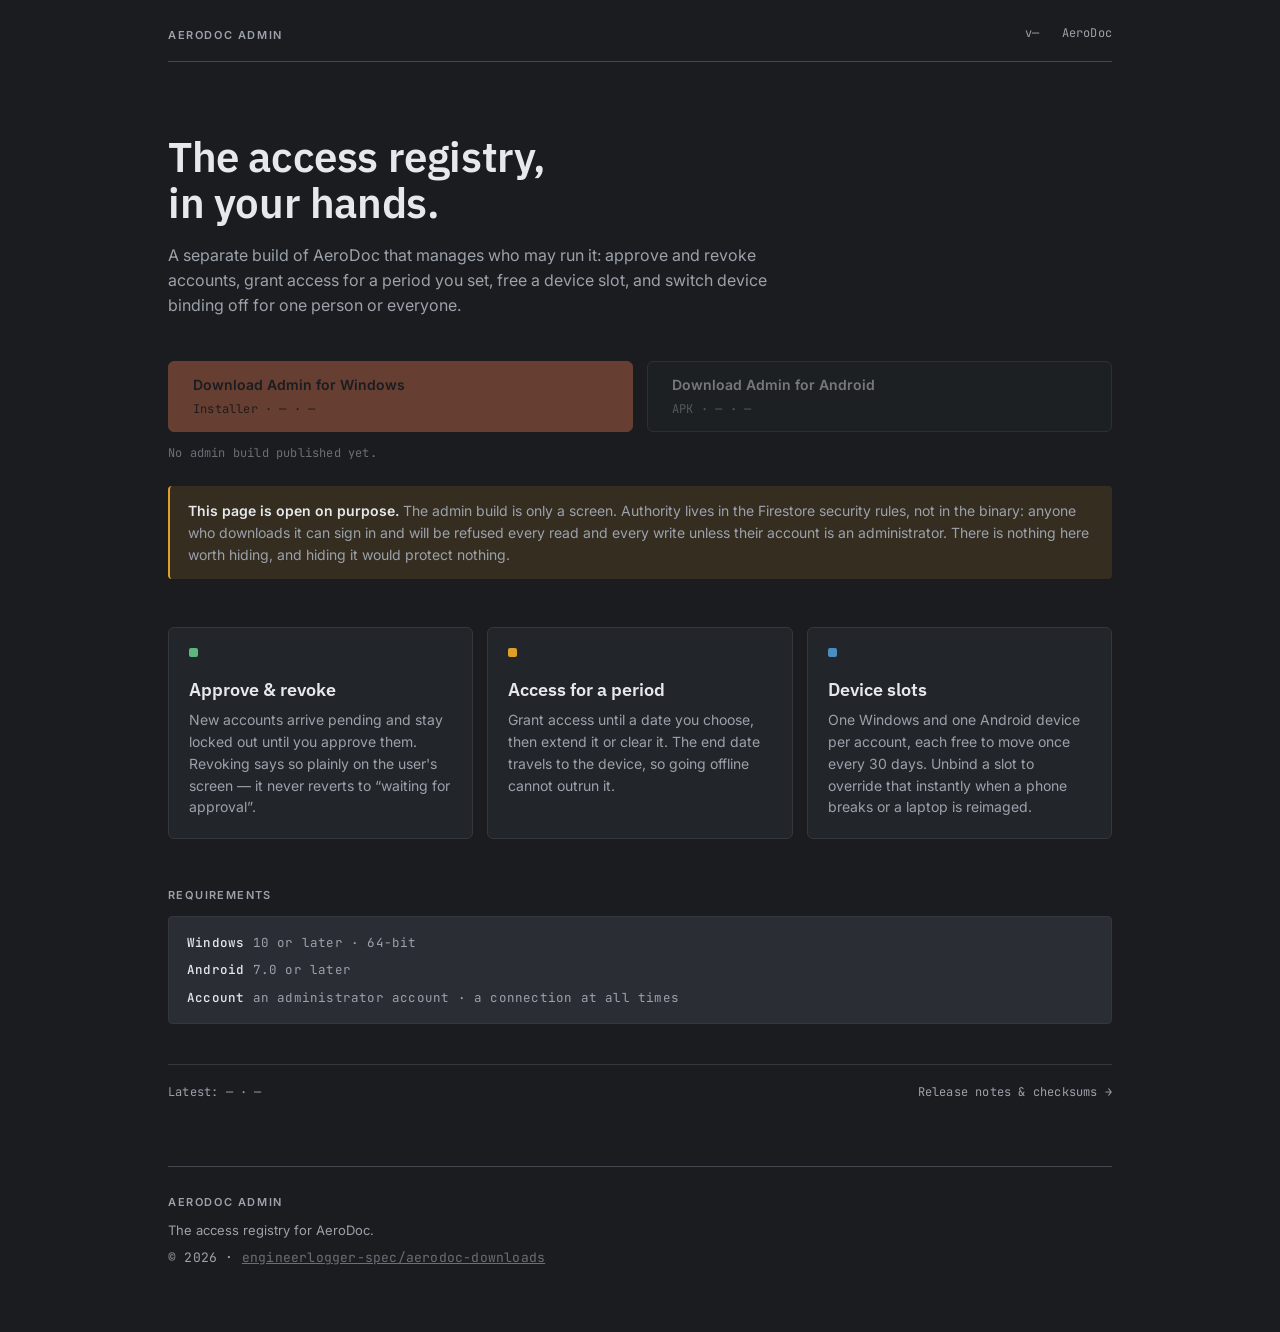
==== debug/index.html @ fde9269f "pages: a debug channel for each app debug/ and admin/debug/, each with its own catalog. Built from t" ====
<!DOCTYPE html>
<html lang="en" data-os="unknown">
<head>
  <meta charset="UTF-8" />
  <meta name="viewport" content="width=device-width, initial-scale=1.0" />
  <title>AeroDoc (debug) — test builds</title>
  <meta name="description" content="Test builds of AeroDoc. Not for use on the line — install the release build instead." />
  <meta property="og:title" content="AeroDoc (debug)" />
  <meta property="og:description" content="Test builds of AeroDoc. Not for use on the line — install the release build instead." />
  <meta property="og:type" content="website" />
  <link rel="preconnect" href="https://fonts.googleapis.com" />
  <link rel="preconnect" href="https://fonts.gstatic.com" crossorigin />
  <link href="https://fonts.googleapis.com/css2?family=IBM+Plex+Sans:wght@500;600&family=Inter:wght@400;500;600&family=JetBrains+Mono:wght@500&display=swap" rel="stylesheet" />
  <link rel="stylesheet" href="../styles.css" />
  <style>
    /* The user channel has always had something to download, so the shared
       stylesheet never needed a dead-button state. The admin channel starts
       with nothing published. */
    .dl.disabled {
      opacity: 0.45;
      pointer-events: none;
      cursor: default;
    }
  </style>
  <meta name="robots" content="noindex" />
</head>
<body>
  <div class="wrap">
    <!-- ── Header ─────────────────────────────────────────── -->
    <header class="topbar">
      <div class="wordmark">
        <span class="eyebrow">AERODOC ADMIN</span>
      </div>
      <nav class="topnav">
        <a id="navVersion" class="mono" href="https://github.com/engineerlogger-spec/aerodoc-downloads/releases">v—</a>
        <a class="mono" href="../">AeroDoc</a>
      </nav>
    </header>

    <!-- ── Hero ───────────────────────────────────────────── -->
    <section class="hero">
      <h1>The access registry,<br />in your hands.</h1>
      <p class="sub">A separate build of AeroDoc that manages who may run it:
        approve and revoke accounts, grant access for a period you set, free a
        device slot, and switch device binding off for one person or everyone.</p>
    </section>

    <!-- ── Download row ───────────────────────────────────── -->
    <section class="downloads" id="downloads">
      <a class="dl dl-windows" id="dlWindows"
         href="https://github.com/engineerlogger-spec/aerodoc-downloads/releases">
        <span class="dl-os">Download Admin for Windows</span>
        <span class="dl-meta mono">Installer · <span data-fill="version">—</span> · <span data-fill="winSize">—</span></span>
      </a>
      <a class="dl dl-android" id="dlAndroid"
         href="https://github.com/engineerlogger-spec/aerodoc-downloads/releases">
        <span class="dl-os">Download Admin for Android</span>
        <span class="dl-meta mono">APK · <span data-fill="version">—</span> · <span data-fill="apkSize">—</span></span>
      </a>
    </section>

    <!-- ── What this page is, and is not ──────────────────── -->
    <aside class="callout">
      <p><strong>This page is open on purpose.</strong> The admin build is only
        a screen. Authority lives in the Firestore security rules, not in the
        binary: anyone who downloads it can sign in and will be refused every
        read and every write unless their account is an administrator. There is
        nothing here worth hiding, and hiding it would protect nothing.</p>
    </aside>

    <!-- ── What it controls ───────────────────────────────── -->
    <section class="cards">
      <article class="card">
        <span class="dot" style="--dot:#5FB57A"></span>
        <h3>Approve &amp; revoke</h3>
        <p>New accounts arrive pending and stay locked out until you approve
          them. Revoking says so plainly on the user's screen — it never
          reverts to “waiting for approval”.</p>
      </article>
      <article class="card">
        <span class="dot" style="--dot:#E0A028"></span>
        <h3>Access for a period</h3>
        <p>Grant access until a date you choose, then extend it or clear it.
          The end date travels to the device, so going offline cannot outrun
          it.</p>
      </article>
      <article class="card">
        <span class="dot" style="--dot:#4A8EC0"></span>
        <h3>Device slots</h3>
        <p>One Windows and one Android device per account, each free to move
          once every 30 days. Unbind a slot to override that instantly when a
          phone breaks or a laptop is reimaged.</p>
      </article>
    </section>

    <!-- ── System requirements ────────────────────────────── -->
    <section class="sysreq">
      <h2 class="label">REQUIREMENTS</h2>
      <div class="reqgrid mono">
        <div><span class="req-os">Windows</span> 10 or later · 64-bit</div>
        <div><span class="req-os">Android</span> 7.0 or later</div>
        <div><span class="req-os">Account</span> an administrator account · a connection at all times</div>
      </div>
    </section>

    <!-- ── Version strip ──────────────────────────────────── -->
    <section class="verstrip">
      <span class="mono">Latest: <span data-fill="version">—</span> · <span data-fill="date">—</span></span>
      <a class="mono" href="https://github.com/engineerlogger-spec/aerodoc-downloads/releases">Release notes &amp; checksums →</a>
    </section>

    <!-- ── Footer ─────────────────────────────────────────── -->
    <footer class="foot">
      <span class="eyebrow">AERODOC ADMIN</span>
      <p>The access registry for AeroDoc.</p>
      <p class="muted mono">© 2026 · <a href="https://github.com/engineerlogger-spec/aerodoc-downloads" rel="noopener">engineerlogger-spec/aerodoc-downloads</a></p>
    </footer>
  </div>

  <script>
    // The admin channel has its own catalog, so publishing an admin build
    // never touches the user channel's latest.json — and an admin release
    // cannot offer itself to users as an app update.
    //
    // Until the first one is published this page says so, rather than
    // handing out links to release assets that do not exist.
    (async () => {
      const fill = (key, value) => {
        document.querySelectorAll(`[data-fill="${key}"]`)
          .forEach((el) => { el.textContent = value; });
      };
      const mb = (bytes) => `${(bytes / 1048576).toFixed(1)} MB`;

      const unpublished = (note) => {
        document.querySelectorAll('.dl').forEach((el) => {
          el.classList.add('disabled');
          el.setAttribute('aria-disabled', 'true');
          el.removeAttribute('href');
        });
        const section = document.getElementById('downloads');
        const p = document.createElement('p');
        p.className = 'muted mono';
        p.textContent = note;
        section.after(p);
      };

      try {
        const res = await fetch('latest.json', { cache: 'no-store' });
        if (!res.ok) throw new Error(res.status);
        const data = await res.json();

        if (!data.published) {
          unpublished('No admin build published yet.');
          return;
        }

        fill('version', `${data.version} (${data.build})`);
        fill('date', data.date ?? '—');
        document.getElementById('navVersion').textContent = `v${data.version}`;

        if (data.windows) {
          document.getElementById('dlWindows').href = data.windows.url;
          fill('winSize', mb(data.windows.size));
        }
        if (data.android) {
          document.getElementById('dlAndroid').href = data.android.url;
          fill('apkSize', mb(data.android.size));
        }
      } catch (error) {
        unpublished('Could not read the admin catalog.');
      }
    })();
  </script>
</body>
</html>
---- styles.css ----
/* AeroDoc landing page — the app's identity rendered in HTML.
   Dark, thin-bordered, no gradients/shadows. Tokens mirror
   apps/aerodoc_flutter/lib/design/ad_tokens.dart (dark palette). */

:root {
  --bg-deep: #1A1C1F;
  --bg-panel: #22252A;
  --bg-raised: #2A2E34;
  --hover: #33373E;
  --fg: #E6E8EC;
  --fg-2: #9CA1AB;
  --fg-muted: #6A6F78;
  --line-soft: #33373E;
  --line-hard: #444851;
  --accent: #C46A4A;
  --accent-soft: #C46A4A29;
  --caution: #E0A028;
  --caution-wash: #E0A02821;

  --sans: 'Inter', system-ui, -apple-system, Segoe UI, Roboto, sans-serif;
  --display: 'IBM Plex Sans', var(--sans);
  --mono: 'JetBrains Mono', ui-monospace, SFMono-Regular, Menlo, monospace;
  --maxw: 1040px;
}

* { box-sizing: border-box; }

html { -webkit-text-size-adjust: 100%; }

body {
  margin: 0;
  background: var(--bg-deep);
  color: var(--fg);
  font-family: var(--sans);
  font-size: 15px;
  line-height: 1.55;
  -webkit-font-smoothing: antialiased;
  text-rendering: optimizeLegibility;
}

.wrap {
  max-width: var(--maxw);
  margin: 0 auto;
  padding: 0 48px 64px;
}

a { color: inherit; }
.mono { font-family: var(--mono); font-size: 12px; letter-spacing: 0.2px; }
.muted { color: var(--fg-muted); }

.eyebrow {
  font-family: var(--sans);
  font-weight: 600;
  font-size: 11px;
  letter-spacing: 1.6px;
  text-transform: uppercase;
  color: var(--fg-2);
}

/* ── Header ─────────────────────────────────────────────── */
.topbar {
  display: flex;
  align-items: center;
  justify-content: space-between;
  padding: 22px 0 16px;
  border-bottom: 1px solid var(--line-hard);
}
.topnav { display: flex; gap: 22px; }
.topnav a {
  text-decoration: none;
  color: var(--fg-2);
  transition: color 0.15s ease;
}
.topnav a:hover { color: var(--fg); }

/* ── Hero ───────────────────────────────────────────────── */
.hero { padding: 72px 0 8px; }
.hero h1 {
  font-family: var(--display);
  font-weight: 600;
  font-size: 42px;
  line-height: 1.08;
  letter-spacing: -0.4px;
  margin: 0 0 18px;
  color: var(--fg);
}
.hero .sub {
  max-width: 620px;
  margin: 0;
  font-size: 16px;
  color: var(--fg-2);
}

/* ── Download row ───────────────────────────────────────── */
.downloads {
  display: flex;
  gap: 14px;
  margin: 36px 0 0;
}
.dl {
  flex: 1 1 0;
  min-height: 64px;
  display: flex;
  flex-direction: column;
  justify-content: center;
  gap: 4px;
  padding: 12px 24px;
  border-radius: 6px;
  text-decoration: none;
  border: 1px solid var(--line-hard);
  background: var(--bg-panel);
  color: var(--fg);
  transition: background 0.15s ease, border-color 0.15s ease, transform 0.05s ease;
}
.dl:hover { background: var(--hover); }
.dl:active { transform: translateY(1px); }
.dl-os { font-weight: 600; font-size: 14px; }
.dl-meta { color: var(--fg-2); }

/* Primary (accent) button — the OS we think you're on. */
.dl.primary {
  background: var(--accent);
  border-color: var(--accent);
  color: #1A1C1F;
}
.dl.primary .dl-meta { color: #2A1A12; }
.dl.primary:hover { background: #B65F40; border-color: #B65F40; }
.dl:focus-visible { outline: 2px solid var(--accent); outline-offset: 2px; }

/* OS detection: default + Windows -> Windows primary; Android -> Android
   primary AND moved first. JS sets <html data-os>. */
[data-os="android"] .downloads { flex-direction: row; }
[data-os="android"] .dl-android { order: 0; }
[data-os="android"] .dl-windows { order: 1; }
[data-os="unknown"] .dl-windows,
[data-os="windows"] .dl-windows { background: var(--accent); border-color: var(--accent); color: #1A1C1F; }
[data-os="unknown"] .dl-windows .dl-meta,
[data-os="windows"] .dl-windows .dl-meta { color: #2A1A12; }
[data-os="unknown"] .dl-windows:hover,
[data-os="windows"] .dl-windows:hover { background: #B65F40; border-color: #B65F40; }
[data-os="android"] .dl-android { background: var(--accent); border-color: var(--accent); color: #1A1C1F; }
[data-os="android"] .dl-android .dl-meta { color: #2A1A12; }
[data-os="android"] .dl-android:hover { background: #B65F40; border-color: #B65F40; }

/* ── Caution callout ────────────────────────────────────── */
.callout {
  margin: 24px 0 0;
  padding: 14px 18px;
  background: var(--caution-wash);
  border-left: 2px solid var(--caution);
  border-radius: 4px;
}
.callout p { margin: 0; font-size: 14px; color: var(--fg-2); }
.callout strong { color: var(--fg); font-weight: 600; }
.callout a { color: var(--fg); }

/* ── Value cards ────────────────────────────────────────── */
.cards {
  display: grid;
  grid-template-columns: repeat(3, 1fr);
  gap: 14px;
  margin: 48px 0 0;
}
.card {
  background: var(--bg-panel);
  border: 1px solid var(--line-soft);
  border-radius: 6px;
  padding: 20px;
}
.card .dot {
  display: inline-block;
  width: 9px;
  height: 9px;
  border-radius: 2px;
  background: var(--dot, var(--accent));
  margin-bottom: 12px;
}
.card h3 {
  font-family: var(--display);
  font-weight: 600;
  font-size: 18px;
  margin: 0 0 6px;
  color: var(--fg);
}
.card p { margin: 0; font-size: 14px; color: var(--fg-2); }

/* ── System requirements ────────────────────────────────── */
.sysreq { margin: 48px 0 0; }
.label {
  font-family: var(--sans);
  font-weight: 600;
  font-size: 11px;
  letter-spacing: 1.4px;
  text-transform: uppercase;
  color: var(--fg-2);
  margin: 0 0 12px;
}
.reqgrid {
  background: var(--bg-raised);
  border: 1px solid var(--line-soft);
  border-radius: 4px;
  padding: 16px 18px;
  display: grid;
  gap: 8px;
  font-size: 12.5px;
  color: var(--fg-2);
}
.req-os { color: var(--fg); font-weight: 500; }

/* ── Version strip ──────────────────────────────────────── */
.verstrip {
  margin: 40px 0 0;
  padding-top: 18px;
  border-top: 1px solid var(--line-soft);
  display: flex;
  align-items: center;
  justify-content: space-between;
  gap: 16px;
  color: var(--fg-2);
}
.verstrip a { color: var(--fg-2); text-decoration: none; }
.verstrip a:hover { color: var(--fg); }

/* ── Footer ─────────────────────────────────────────────── */
.foot {
  margin: 64px 0 0;
  padding-top: 22px;
  border-top: 1px solid var(--line-hard);
}
.foot p { margin: 8px 0 0; font-size: 13px; color: var(--fg-2); }
.foot .muted a { color: var(--fg-muted); }
.foot .muted a:hover { color: var(--fg-2); }

/* ── Responsive ─────────────────────────────────────────── */
@media (max-width: 720px) {
  .wrap { padding: 0 16px 48px; }
  .hero { padding: 48px 0 8px; }
  .hero h1 { font-size: 30px; }
  .downloads,
  [data-os="android"] .downloads { flex-direction: column; }
  .cards { grid-template-columns: 1fr; }
  .verstrip { flex-direction: column; align-items: flex-start; gap: 6px; }
}

/* ── Version history ────────────────────────────────────── */
.history { margin: 44px 0 0; }
.vtable {
  border: 1px solid var(--line-soft);
  border-radius: 6px;
  overflow: hidden;
}
.vrow {
  display: flex;
  align-items: center;
  gap: 16px;
  padding: 11px 16px;
  border-bottom: 1px solid var(--line-soft);
  font-size: 12.5px;
}
.vrow:last-child { border-bottom: none; }
.vrow:hover { background: var(--bg-panel); }
.vver { color: var(--fg); font-weight: 500; min-width: 64px; }
.vdate { color: var(--fg-muted); min-width: 96px; }
.vlinks { margin-left: auto; display: flex; gap: 18px; }
.vdl { color: var(--fg-2); text-decoration: none; }
.vdl:hover { color: var(--accent); }
.vtable .muted { padding: 14px 16px; margin: 0; }
.vtable .muted a { color: var(--fg-2); }
.vtable .muted a:hover { color: var(--accent); }
@media (max-width: 720px) {
  .vrow { flex-wrap: wrap; gap: 6px 12px; }
  .vlinks { margin-left: 0; width: 100%; }
}
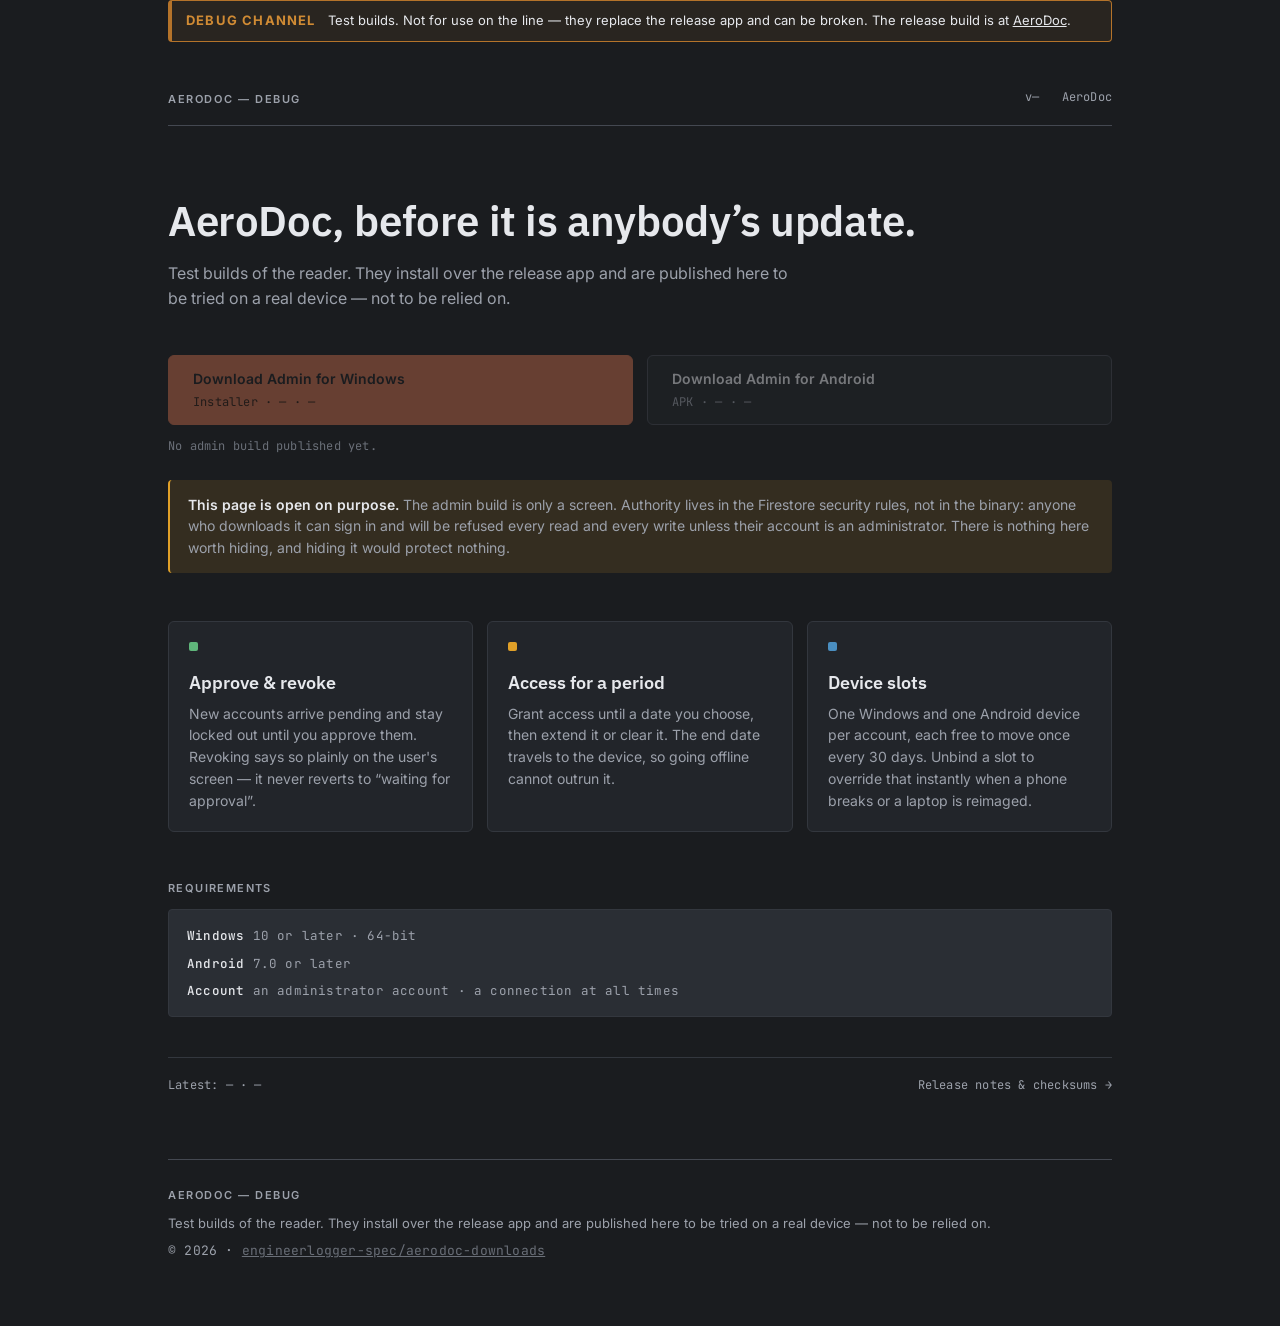
==== commit 181afb25: "pages: a debug page has to say it is one Both debug pages were the admin page with a different <titl" ====
--- a/debug/index.html
+++ b/debug/index.html
@@ -13,23 +13,34 @@
   <link href="https://fonts.googleapis.com/css2?family=IBM+Plex+Sans:wght@500;600&family=Inter:wght@400;500;600&family=JetBrains+Mono:wght@500&display=swap" rel="stylesheet" />
   <link rel="stylesheet" href="../styles.css" />
   <style>
-    /* The user channel has always had something to download, so the shared
-       stylesheet never needed a dead-button state. The admin channel starts
-       with nothing published. */
-    .dl.disabled {
-      opacity: 0.45;
-      pointer-events: none;
-      cursor: default;
+    /* The debug channel has to be unmistakable at a glance — the whole risk
+       is somebody installing one of these thinking it is the real app. */
+    .debugbar {
+      display: flex; flex-wrap: wrap; gap: 6px 12px; align-items: baseline;
+      margin: 0 0 22px; padding: 10px 14px;
+      border: 1px solid #b4732a; border-left-width: 4px; border-radius: 4px;
+      background: rgba(180, 115, 42, 0.10);
+      font-size: 13px; line-height: 1.5;
     }
+    .debugbar strong { letter-spacing: 1.2px; color: #d08b34; }
+    .dl.disabled { opacity: 0.45; pointer-events: none; cursor: default; }
   </style>
   <meta name="robots" content="noindex" />
 </head>
 <body>
   <div class="wrap">
+    <!-- ── Debug channel banner ───────────────────────────── -->
+    <div class="debugbar">
+      <strong>DEBUG CHANNEL</strong>
+      <span>Test builds. Not for use on the line — they replace the release
+        app and can be broken. The release build is at
+        <a href="../">AeroDoc</a>.</span>
+    </div>
+
     <!-- ── Header ─────────────────────────────────────────── -->
     <header class="topbar">
       <div class="wordmark">
-        <span class="eyebrow">AERODOC ADMIN</span>
+        <span class="eyebrow">AERODOC — DEBUG</span>
       </div>
       <nav class="topnav">
         <a id="navVersion" class="mono" href="https://github.com/engineerlogger-spec/aerodoc-downloads/releases">v—</a>
@@ -39,10 +50,8 @@
 
     <!-- ── Hero ───────────────────────────────────────────── -->
     <section class="hero">
-      <h1>The access registry,<br />in your hands.</h1>
-      <p class="sub">A separate build of AeroDoc that manages who may run it:
-        approve and revoke accounts, grant access for a period you set, free a
-        device slot, and switch device binding off for one person or everyone.</p>
+      <h1>AeroDoc, before it is anybody&rsquo;s update.</h1>
+      <p class="sub">Test builds of the reader. They install over the release app and are published here to be tried on a real device — not to be relied on.</p>
     </section>
 
     <!-- ── Download row ───────────────────────────────────── -->
@@ -111,8 +120,8 @@
 
     <!-- ── Footer ─────────────────────────────────────────── -->
     <footer class="foot">
-      <span class="eyebrow">AERODOC ADMIN</span>
-      <p>The access registry for AeroDoc.</p>
+      <span class="eyebrow">AERODOC — DEBUG</span>
+      <p>Test builds of the reader. They install over the release app and are published here to be tried on a real device — not to be relied on.</p>
       <p class="muted mono">© 2026 · <a href="https://github.com/engineerlogger-spec/aerodoc-downloads" rel="noopener">engineerlogger-spec/aerodoc-downloads</a></p>
     </footer>
   </div>
